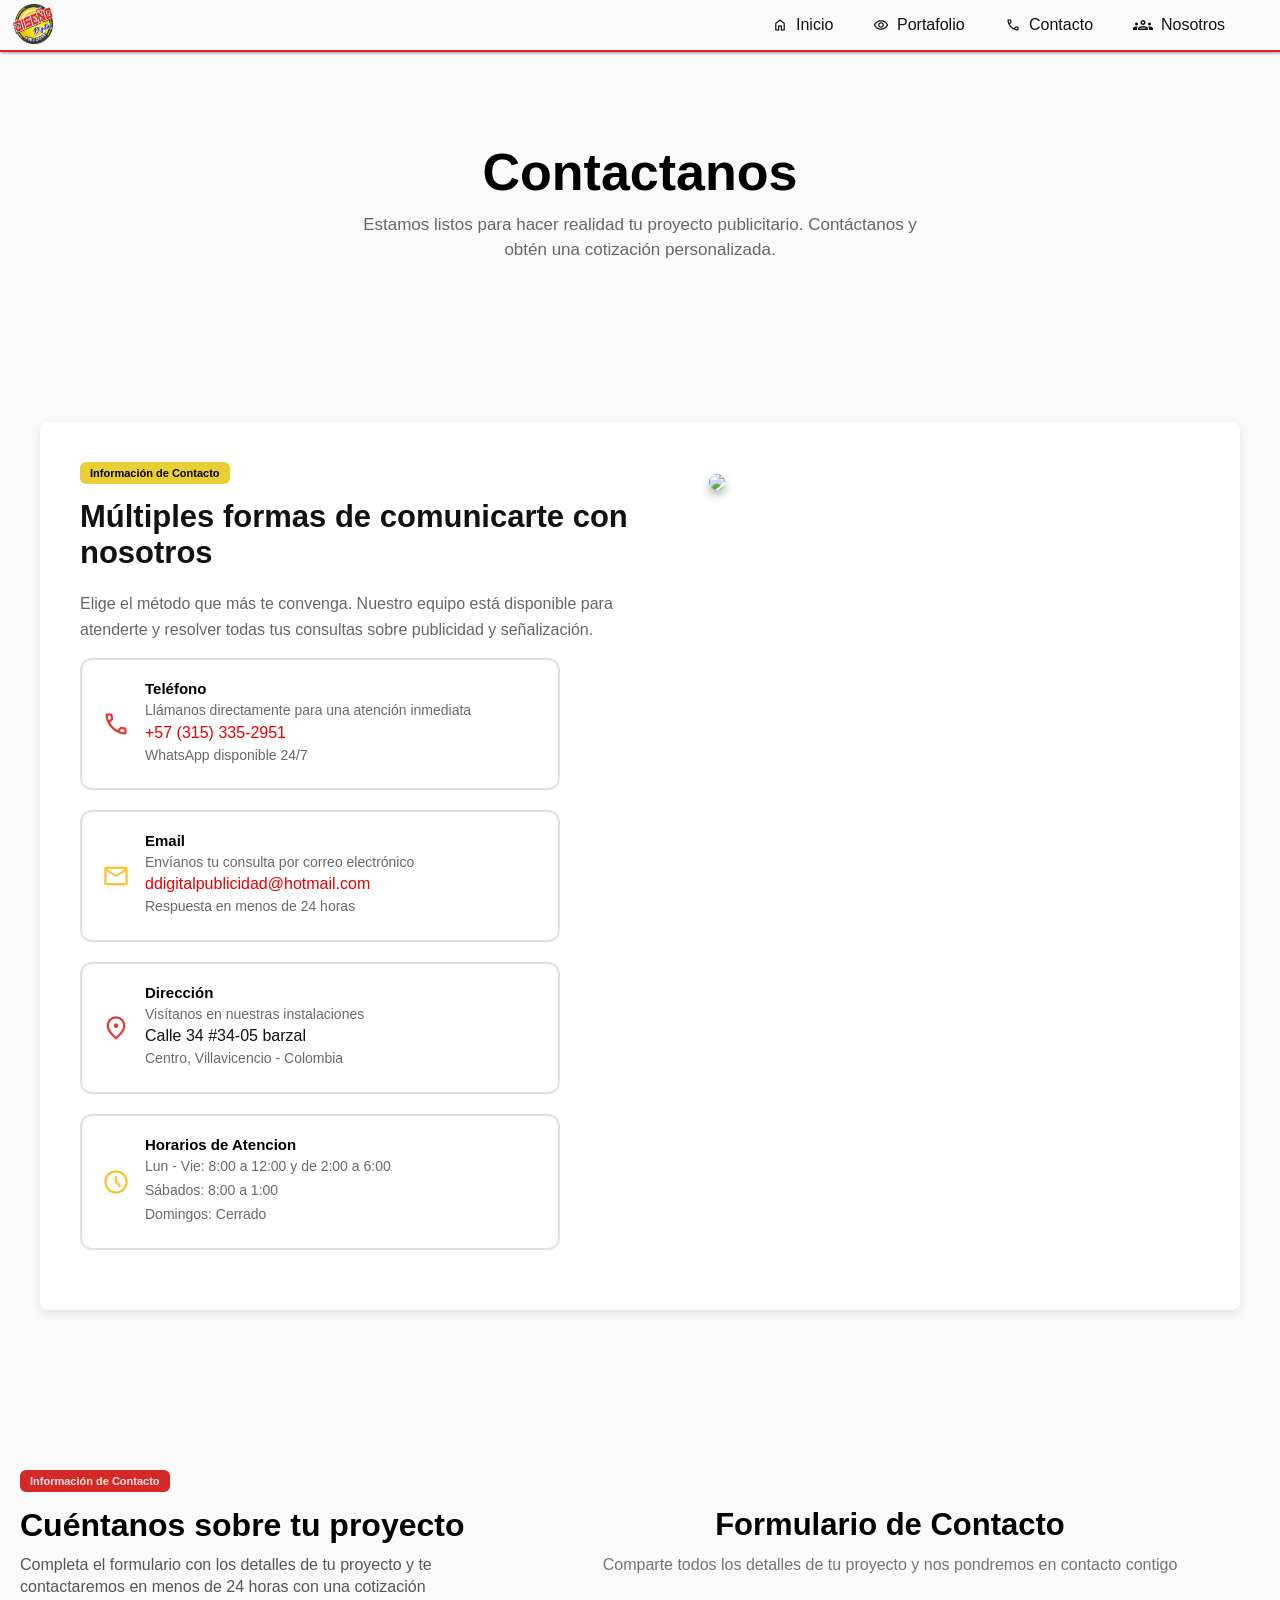
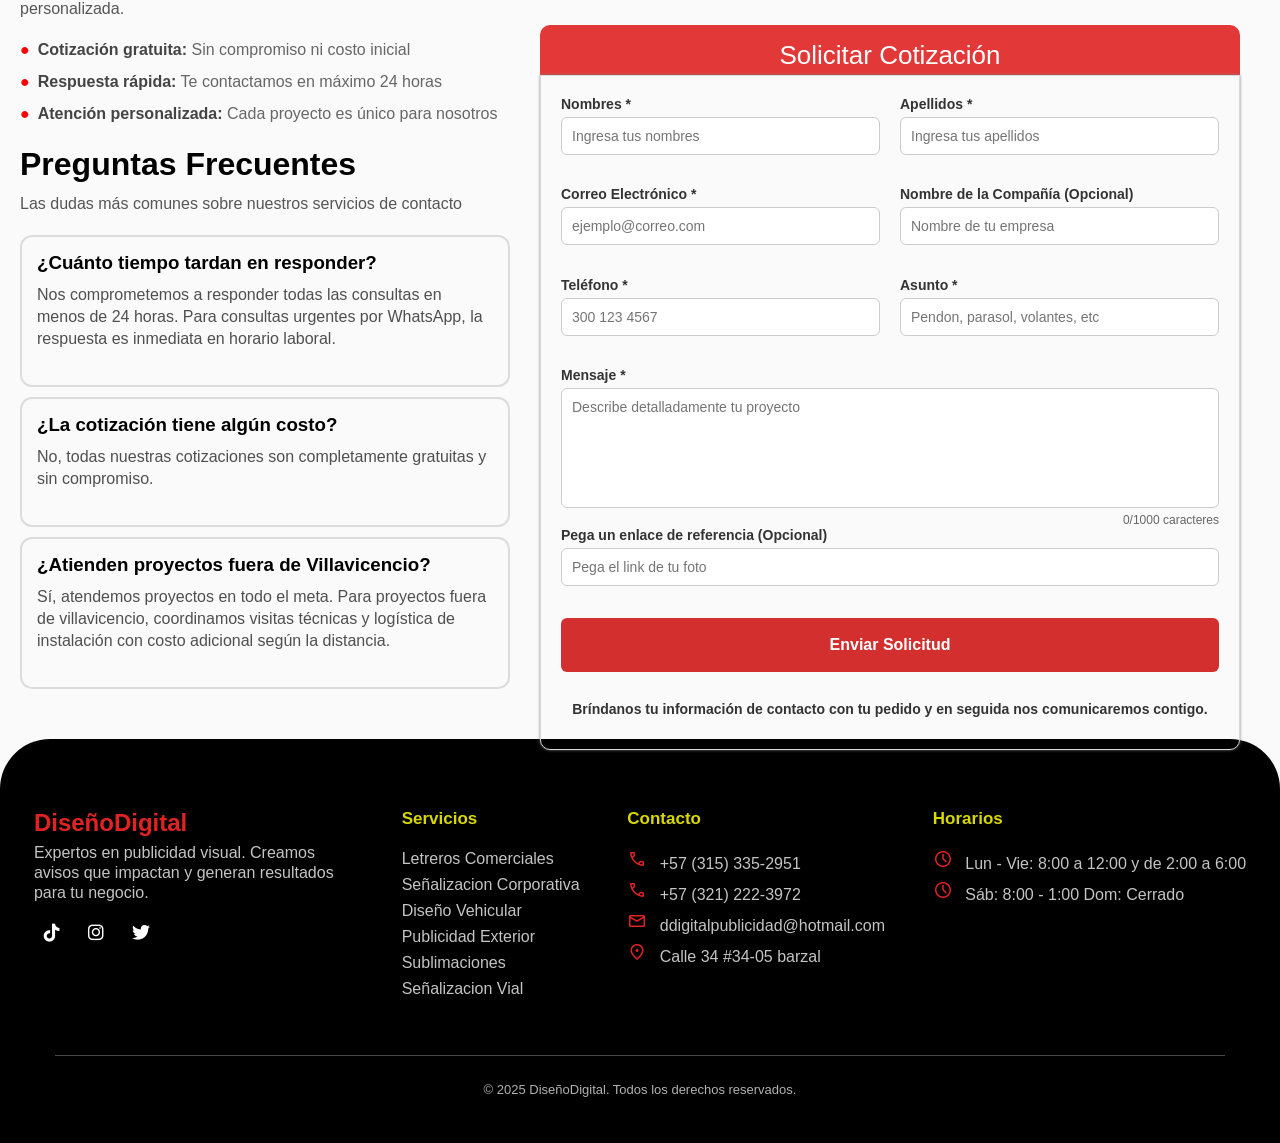
==== Contacto.html @ 22e6c3ff "first commit" ====
<!DOCTYPE html>
<html lang="es">
<head>
    <meta charset="UTF-8">
    <meta name="viewport" content="width=device-width, initial-scale=1.0">
    <meta name="description" content="Agencia de Diseño digital empresa especializada en crear publicidad para tu empresa. Creamos experiencias únicas para tu marca. Aqui veras nuestra seccion para poder conocer un poco mas sobre como nos puedes contactar y que comenzemos con tu proyecto.">
    <meta name="keywords" content="publicidad, marketing, marca, exposicion, llamativos, letreros, avisos, pendones, Señalizacion, diseño">
    <meta name="robots" content="index, follow">
    <meta name="author" content="Diseño Digital">
    <meta name="publisher" content="Diseño Digital">
    <!-- <link rel="canonical" href="https://tudominio.com/"> --> <!-- !IMPORTANTE -->
    <title>Diseño Digital | Contacto</title>
    <link rel="stylesheet" href="/Styles/Contacto.css">
    <link href="https://fonts.googleapis.com/css2?family=Material+Symbols+Outlined" rel="stylesheet">
    <link rel="stylesheet" href="https://cdnjs.cloudflare.com/ajax/libs/font-awesome/6.4.0/css/all.min.css">
    <link rel="shortcut icon" href="/Imagenes/Logo.webp" type="image/x-icon">
</head>
<body>
    <!-- ?Comienza el header -->
<header class="head">
    <div class="logo">
        <a href="index.html">
            <img src="Imagenes/Logo-removebg-preview.webp">
        </a>
    </div>
    <nav class="navbar">
        <ul class="nav-links">
            <li><a href="index.html"><span class="material-symbols-outlined">home</span> Inicio</a></li>
            <li><a href="Portafolio.html"><span class="material-symbols-outlined">visibility</span> Portafolio</a></li>
            <li><a href="Contacto.html"><span class="material-symbols-outlined">call</span> Contacto</a></li>
            <li><a href="Nosotros.html"><span class="material-symbols-outlined">groups</span> Nosotros</a></li>
        </ul>
    </nav>
</header>
<!-- ?Termina el header -->
<!-- ?Comienza hero-contacto -->
<section>
    <div class="hero-contacto">
        <h2>Contactanos</h2>
        <p>Estamos listos para hacer realidad tu proyecto publicitario. Contáctanos y obtén una cotización personalizada.</p>
    </div>
</section>
<!-- ?Termina hero-contacto -->
<!-- ?Comienza informacion -->
<section>
    <div class="container-informacion">
        <div class="div-container-informacion">
            <span class="tag-informacion">Información de Contacto</span>
            <h2>Múltiples formas de comunicarte con nosotros</h2>
            <p>Elige el método que más te convenga. Nuestro equipo está disponible para atenderte y resolver todas tus consultas sobre publicidad y señalización.</p>
            <div class="informacion-contenedor">
                <div class="card rojo">
                    <div class="material-symbols-outlined">call</div>
                    <div class="content rojo">
                        <h3>Teléfono</h3>
                        <p>Llámanos directamente para una atención inmediata</p>
                        <span class="highlight">+57 (315) 335-2951</span>
                        <p class="subtext">WhatsApp disponible 24/7</p>
                    </div>
                </div>
                <div class="card amarillo">
                    <div class="material-symbols-outlined">mail</div>
                    <div class="content amarillo">
                        <h3>Email</h3>
                        <p>Envíanos tu consulta por correo electrónico</p>
                        <span class="highlight">ddigitalpublicidad@hotmail.com</span>
                        <p class="subtext">Respuesta en menos de 24 horas</p>
                    </div>
                </div>
                <div class="card rojo">
                    <div class="material-symbols-outlined">location_on</div>
                    <div class="content rojo">
                        <h3>Dirección</h3>
                        <p>Visítanos en nuestras instalaciones</p>
                        <span class="highlight-calle">Calle 34 #34-05 barzal</span>
                        <p class="subtext">Centro, Villavicencio - Colombia</p>
                    </div>
                </div>
                <div class="card amarillo">
                    <div class="material-symbols-outlined">schedule</div>
                    <div class="content amarillo">
                        <h3>Horarios de Atencion</h3>
                        <p>Lun - Vie: 8:00 a 12:00 y de 2:00 a 6:00</p>
                        <p class="highlight">Sábados: 8:00 a 1:00</p>
                        <p class="subtext">Domingos: Cerrado</p>
                    </div>
                </div>
            </div>
        </div>
        <div class="image-section">
            <img class="img-historia" id="galeria-imagenes1" src="https://picsum.photos/600/400?random=1">
        </div>
        <div class="container-metricbox">
            <div class="metric-box">
                <span>¡Visitanos!</span>
                <p>Estamos ubicados en el centro de la ciudad</p>
                <button onclick="window.open('https:www.google.com/maps/embed?pb=!1m18!1m12!1m3!1d497.4220254257493!2d-73.63725771508177!3d4.146198700016423!2m3!1f0!2f0!3f0!3m2!1i1024!2i768!4f13.1!3m3!1m2!1s0x8e3e2de408b732e1%3A0xb4b794374e6c9502!2sDise%C3%B1o%20Digital!5e0!3m2!1ses-419!2sco!4v1756528464086!5m2!1ses-419!2sco', '_blank')">Ver en maps</button>
            </div>
        </div>
    </div>
</section>
<!-- ?Termina informacion -->
<!-- ?Comienza cuentanos -->
<section class="section-cuentanos">
    <div class="container-cuentanos">
        <span class="tag-cuentanos">Información de Contacto</span>
        <h2>Cuéntanos sobre tu proyecto</h2>
        <p>Completa el formulario con los detalles de tu proyecto y te contactaremos en menos de 24 horas con una cotización personalizada.</p>
        <ul>
            <li><strong>Cotización gratuita:</strong> Sin compromiso ni costo inicial</li>
            <li><strong>Respuesta rápida:</strong> Te contactamos en máximo 24 horas</li>
            <li><strong>Atención personalizada:</strong> Cada proyecto es único para nosotros</li>
        </ul>
        <div class="container-preguntas">
            <h3>Preguntas Frecuentes</h3>
            <p>Las dudas más comunes sobre nuestros servicios de contacto</p>
        </div>
        <div>
            <div class="container-pregun">
                <div class="contenido-pregun">
                    <h3>¿Cuánto tiempo tardan en responder?</h3>
                    <p>Nos comprometemos a responder todas las consultas en menos de 24 horas. Para consultas urgentes por WhatsApp, la respuesta es inmediata en horario laboral.</p>
                </div>
            </div>
            <div class="container-pregun">
                <div class="contenido-pregun">
                    <h3>¿La cotización tiene algún costo?</h3>
                    <p>No, todas nuestras cotizaciones son completamente gratuitas y sin compromiso. </p>
                </div>
            </div>
            <div class="container-pregun">
                <div class="contenido-pregun">
                    <h3>¿Atienden proyectos fuera de Villavicencio?</h3>
                    <p>Sí, atendemos proyectos en todo el meta. Para proyectos fuera de villavicencio, coordinamos visitas técnicas y logística de instalación con costo adicional según la distancia.</p>
                </div>
            </div>
        </div>
    </div>
    <div class="div-container">
        <div class="div-form">
            <h2>Formulario de Contacto</h2>
            <p>Comparte todos los detalles de tu proyecto y nos pondremos en contacto contigo</p>
        </div>
        <div class="div-form-header">
            <h4>Solicitar Cotización</h4>
        </div>
        <form id="contact-form" enctype="multipart/form-data" method="post">
        <div class="form-group">
            <label for="nombres">Nombres *</label>
            <input type="text" id="nombre" name="nombre" placeholder="Ingresa tus nombres" required>
        </div>
        <div class="form-group">
            <label for="apellidos">Apellidos *</label>
            <input type="text" id="apellidos" name="apellidos" placeholder="Ingresa tus apellidos" required>
        </div>
        <div class="form-group">
            <label for="correo">Correo Electrónico *</label>
            <input type="email" id="correo" name="correo" placeholder="ejemplo@correo.com" required>
        </div>
        <div class="form-group">
            <label for="empresa">Nombre de la Compañía (Opcional)</label>
            <input type="text" id="compañia" name="compañia" placeholder="Nombre de tu empresa">
        </div>
        <div class="form-group">
            <label for="telefono">Teléfono *</label>
            <input type="tel" id="telefono" name="telefono" placeholder="300 123 4567" required>
        </div>
        <div class="form-group">
            <label for="asunto">Asunto *</label>
            <input type="text" id="asunto" name="asunto" placeholder="Pendon, parasol, volantes, etc" required>
        </div>
        <div class="form-group full-width">
        <label for="mensaje">Mensaje *</label>
        <textarea id="mensaje-textarea" name="mensaje" maxlength="1000" placeholder="Describe detalladamente tu proyecto" required></textarea>
        <div class="char-counter" id="char-counter">0/1000 caracteres</div>
        <div class="form-group">
            <label for="enlace">Pega un enlace de referencia (Opcional)</label>
            <input type="text" id="enlace" name="enlace" placeholder="Pega el link de tu foto">
        </div>
        </div>
            <button class="btn-form" type="submit">Enviar Solicitud</button>
        <p class="final-message">
        Bríndanos tu información de contacto con tu pedido y en seguida nos comunicaremos contigo.</p>
        </form>
        <script src="/js/Funcionamiento.js"></script>
    </div>
</section>
<!-- ?Termina cuentanos -->
<!-- ?Comienza el footer -->
<footer class="footer">
    <div class="footer-container">
        <div class="footer-section">
            <h2 class="h2-logo">DiseñoDigital</h2>
            <p class="footer-p">Expertos en publicidad visual. Creamos avisos que impactan y generan resultados para tu negocio.</p>
            <div class="social-icons">
                <div><a href="#"><i class="fa-brands fa-tiktok"></i></a></div>
                <div><a href="#"><i class="fab fa-instagram"></i></a></div>
                <div><a href="#"><i class="fab fa-twitter"></i></a></div>
            </div>
        </div>
        <div class="footer-section">
            <h3>Servicios</h3>
            <ul>
            <li>Letreros Comerciales</li>
            <li>Señalizacion Corporativa</li>
            <li>Diseño Vehicular</li>
            <li>Publicidad Exterior</li>
            <li>Sublimaciones</li>
            <li>Señalizacion Vial</li>
            </ul>
        </div>
        <div class="footer-section">
            <h3>Contacto</h3>
            <p><i class="material-symbols-outlined">call</i> +57 (315) 335-2951</p>
            <p><i class="material-symbols-outlined">call</i> +57 (321) 222-3972</p>
            <p><i class="material-symbols-outlined">mail</i> ddigitalpublicidad@hotmail.com</p>
            <p><i class="material-symbols-outlined">location_on</i> Calle 34 #34-05 barzal</p>
        </div>
        <div class="footer-section">
            <h3>Horarios</h3>
            <p><i class="material-symbols-outlined">schedule</i> Lun - Vie: 8:00 a 12:00 y de 2:00 a 6:00</p>
            <p><i class="material-symbols-outlined">schedule</i> Sáb: 8:00 - 1:00 Dom: Cerrado</p>
        </div>
        <div class="copyright">
        <p class="copyright-p">© 2025 DiseñoDigital. Todos los derechos reservados.</p>
        </div>
    </div>
</footer>
<!-- ?Termina el footer -->
</body>
</html>
---- Styles/Contacto.css ----
html {
    scroll-behavior: smooth;
}

* {
    margin: 0;
    padding: 0;
    box-sizing: border-box;
    font-family: sans-serif;
    font-optical-sizing: auto;
}

body {
    background-color: #fafafa;
}

header {
    box-shadow: 1px 1px 3px rgb(152, 150, 150);
    border-bottom: 2px solid #e22222;
}

.head img {
    position: absolute;
    margin: 4px 11px 0 13px;
    height: 40px;
    width: 40px;
}

.nav-links .material-symbols-outlined {
    font-size: 16px;
}

.nav-links li:last-child .material-symbols-outlined {
    font-size: 20px;
}

.navbar {
    max-width: 1200px;
    margin: auto;
    padding: 15px;
    display: flex;
    justify-content: space-between;
    justify-content: flex-end;
    align-items: center;
}

.nav-links {
    list-style: none;
    display: flex;
    gap: 40px;
}

.nav-links a {
    text-decoration: none;
    font-weight: 100;
    color: #111;
    font-size: 16px;
    display: flex;
    align-items: center;
    gap: 8px;
    transition: color 0.2s ease;
    transition: transform 0.2s ease;
    touch-action: manipulation;
    will-change: transform;
}

.nav-links a:hover {
    color: #e22222;
    transform: scale(1.20);
}

.hero-contacto {
    text-align: center;
    margin: auto;
    margin-top: 80px;
    margin-bottom: 160px;
    width: 580px;
}

.hero-contacto h2 {
    font-size: 52px;
    font-weight: 700;
    padding: 10px;
}

.hero-contacto p {
    color: #666;
    font-size: 17px;
    line-height: 25px;
}

.container-informacion {
    display: flex;
    flex-wrap: wrap;
    background-color: white;
    max-width: 1200px;
    margin: 40px auto;
    margin-bottom: 140px;
    box-shadow: 0 4px 10px rgba(117, 117, 117, 0.171);
    border-radius: 8px;
    overflow: hidden;
}

.div-container-informacion {
    flex: 1 1 400px;
    padding: 40px;
    background-color: #ffffff;
}

.div-container-informacion h2 {
    font-size: 31px;
    font-weight: 700;
    color: #111;
    margin-bottom: 20px;
}

.div-container-informacion p {
    font-size: 16px;
    line-height: 1.6;
    margin-bottom: 16px;
    color: #666;
}

.img-historia {
    border-radius: 10px;
    margin-top: 52px;
    margin-right: 25px;
    box-shadow: 0 5px 10px rgba(0, 0, 0, 0.313);
}

@media (max-width: 768px) {
    .container-historia {
        flex-direction: column;
    }
}

.tag-informacion {
    background: rgba(228, 194, 5, 0.804);
    padding: 5px 10px;
    font-size: 11px;
    border-radius: 6px;
    font-weight: bold;
    display: inline-block;
    margin-bottom: 15px;
}

.card {
    display: flex;
    align-items: center;
    gap: 15px;
    border-radius: 12px;
    border: 2px solid rgba(128, 128, 128, 0.244);
    padding: 20px;
    width: 480px;
    margin-bottom: 20px;
    transition: border-color 0.4s;
    transition: transform 0.3s ease;
}

.card:hover {
    transform: scale(1.06);
}

.rojo:hover {
    border-color: rgba(186, 31, 31, 0.477);
}

.amarillo:hover {
    border-color: rgba(255, 255, 0, 0.477);
}

.card.amarillo .material-symbols-outlined {
    color: #fbc02d;
    font-size: 28px;
}

.card.rojo .material-symbols-outlined {
    color: #e53935;
    font-size: 28px;
}

.icon {
    width: 50px;
    height: 50px;
    border-radius: 50%;
    display: flex;
    justify-content: center;
    align-items: center;
    font-size: 22px;
    color: white;
}

.content h3 {
    margin: 0;
    font-size: 15px;
    font-weight: 600;
}

.content p {
    margin: 2px 0;
    font-size: 14px;
    color: #444444cd;
}

.highlight {
    color: #e60000;
    font-size: 16px;
}

.highlight-calle {
    color: #111;
    font-size: 16px;
}

.subtext {
    font-size: 12px;
    color: gray;
}

.metric-box {
    background: white;
    border-radius: 12px;
    padding: 20px;
    text-align: center;
    box-shadow: 0 4px 12px rgba(0,0,0,0.1);
    width: 360px;
    max-height: 130px;
    border: 2px solid rgba(217, 217, 10, 0.683);
}

.metric-box span {
    font-size: 16px;
    color: #111;
    font-weight: 600;
    margin: 100px;
}

.metric-box p {
    margin: 0;
    font-size: 16px;
    font-weight: 100;
    color: #868686;
}

.metric-box button {
    background-color: #e22222;
    color: white;
    padding: 10px 10px;
    border: none;
    margin-top: 10px;
    cursor: pointer;
    border-radius: 8px;
    text-decoration: none;
    font-size: 13px;
    transition: transform 0.2s ease;
    touch-action: manipulation;
    will-change: transform;
}

.metric-box button:hover {
    transform: scale(1.08);
}

.container-metricbox {
    margin-left: auto;
    margin-right: 140px;
    margin-top: -300px;
    max-width: 350px;
    background: #fff;
    text-align: center;
}

.section-cuentanos {
    display: flex;
    justify-content: center;
    align-items: flex-start;
    gap: 10px;
}

.container-cuentanos {
    max-width: 540px;
    padding: 20px;
}

.container-cuentanos h2 {
    font-size: 32px;
    font-weight: bold;
    margin-bottom: 10px;
}

.container-cuentanos p {
    font-size: 16px;
    color: #444444e6;
    margin-bottom: 20px;
    line-height: 22px;
}

.container-cuentanos ul {
    list-style: none;
    padding: 0;
    margin: 0;
    text-align: left;
    display: inline-block;
}

.container-cuentanos ul li {
    margin-bottom: 12px;
    font-size: 16px;
    color: #666;
}

.container-cuentanos ul li::before {
    content: "●";
    color: red;
    font-weight: bold;
    margin-right: 8px;
}

.container-cuentanos strong {
    color: #444;
}

.tag-cuentanos {
    background: #d42926;
    color: #ffffffe0;
    padding: 5px 10px;
    font-size: 11px;
    border-radius: 6px;
    font-weight: bold;
    display: inline-block;
    margin-bottom: 15px;
}

.div-container {
    width: 100%;
    height: 800px;
    margin: 0;
    margin-top: -45px;
    margin-right: 40px;
    margin-bottom: 60px;
    text-align: center;
}

.div-form {
    text-align: center;
    margin: 40px;
    margin-top: 100px;
    line-height: 40px;
}

.div-form h2 {
    font-size: 31px;
}

.div-form p {
    color: #747474;
}

.div-form-header {
    width: 700px;
    height: 50px;
    background: #e33838;
    color: #fff;
    text-align: center;
    margin: auto;
    padding-top: 15px;
    font-size: 20px;
    border-top-right-radius: 10px;
    border-top-left-radius: 10px;
}

.div-form-header h4 {
    font-weight: 100;
    font-size: 26px;
}

form {
    padding: 20px;
    display: grid;
    grid-template-columns: 1fr 1fr;
    gap: 20px;
    width: 700px;
    height: 675px;
    margin: 0;
    border: 1px solid rgb(216, 216, 216);
    border-bottom-left-radius: 10px;
    border-bottom-right-radius: 10px;
    box-shadow: 0px 0px 3px gray;
}

.form-group {
    display: flex;
    flex-direction: column;
}

.form-group label {
    font-weight: bold;
    margin-bottom: 5px;
    color: #333;
    font-size: 14px;
    text-align: left;
}

.form-group input,
.form-group textarea {
    padding: 10px;
    border: 1px solid #ccc;
    border-radius: 6px;
    font-size: 14px;
    outline: none;
    transition: border 0.3s;
}

.form-group input:focus,
.form-group textarea:focus {
    border-color: #d32f2f;
}

.full-width {
    grid-column: span 2;
}

textarea {
    resize: none;
    height: 120px;
}

.char-counter {
    text-align: right;
    font-size: 12px;
    color: #666;
    margin-top: 5px;
}

button {
    background: #d32f2f;
    color: white;
    border: none;
    padding: 12px;
    border-radius: 6px;
    cursor: pointer;
    font-size: 16px;
    font-weight: bold;
    grid-column: span 2;
    transition: transform 0.2s ease;
    touch-action: manipulation;
    will-change: transform;
}

.btn-form:hover {
    background: #c52929;
    transform: scale(1.03);
}

.btn-form:active {
    transform: translateY(0);
}


.final-message {
    grid-column: span 2;
    text-align: center;
    margin-top: 10px;
    font-size: 14px;
    color: #333;
    font-weight: bold;
}

.form-group input:hover,
.form-group textarea:hover {
    border-color: #ffcc00;
    box-shadow: 0 0 6px #ffcc00;
}

.container-preguntas h3 {
    font-size: 32px;
    font-weight: bold;
    margin-top: 10px;
    margin-bottom: 10px;
}

.container-pregun {
    border: 2px solid rgba(128, 128, 128, 0.244);
    border-radius: 12px;
    margin-top: 10px;
}

.contenido-pregun {
    padding: 15px;
}

.contenido-pregun p {
    padding-top: 10px;
    color: #4f4f4f;
}

.footer {
    background-color: #000;
    color: #fff;
    margin-top: 30px;
    padding: 40px 20px;
    font-family: Arial, sans-serif;
    border-top-left-radius: 50px;
    border-top-right-radius: 50px;
}

.footer-container {
    display: flex;
    flex-wrap: wrap;
    justify-content: space-around;
    gap: 20px;
}

.footer-section {
    max-width: 320px;
}

.footer-section .footer-p {
    line-height: 20px;
}

.h2-logo {
    color: #e22222;
    margin-top: 30px;
}

.footer-section h3 {
    color: rgb(216, 216, 0);
    margin-top: 30px;
    margin-bottom: 20px;
    font-size: 17px;
}

.footer-section ul {
    list-style: none;
    padding: 0;
}

.footer-section p, li {
    color: #c4c4c4;
    line-height: 20px;
}

.footer-section .material-symbols-outlined {
    font-size: 20px;
    color: #e22222;
}

.footer-section ul li {
    margin-bottom: 6px;
}

.social-icons {
    margin-top: 20px;
    display: flex;
    flex-direction: row;
}

.social-icons a {
    color: white;
    margin: 10px;
    font-size: 18px;
}

.quote-btn {
    background-color: red;
    color: white;
    padding: 10px 20px;
    border: none;
    margin-top: 10px;
    cursor: pointer;
}

.quote-btn:hover {
    background-color: darkred;
}

.footer p {
    margin: 6px 0;
}

.footer i {
    margin-right: 8px;
}

.copyright {
    border-top: 0.01px solid rgb(70, 70, 70);
    width: 1170px;
    margin-top: 30px;
}

.copyright-p {
    padding-top: 20px;
    color: #b1b1b1;
    text-align: center;
    font-size: 13px;
}
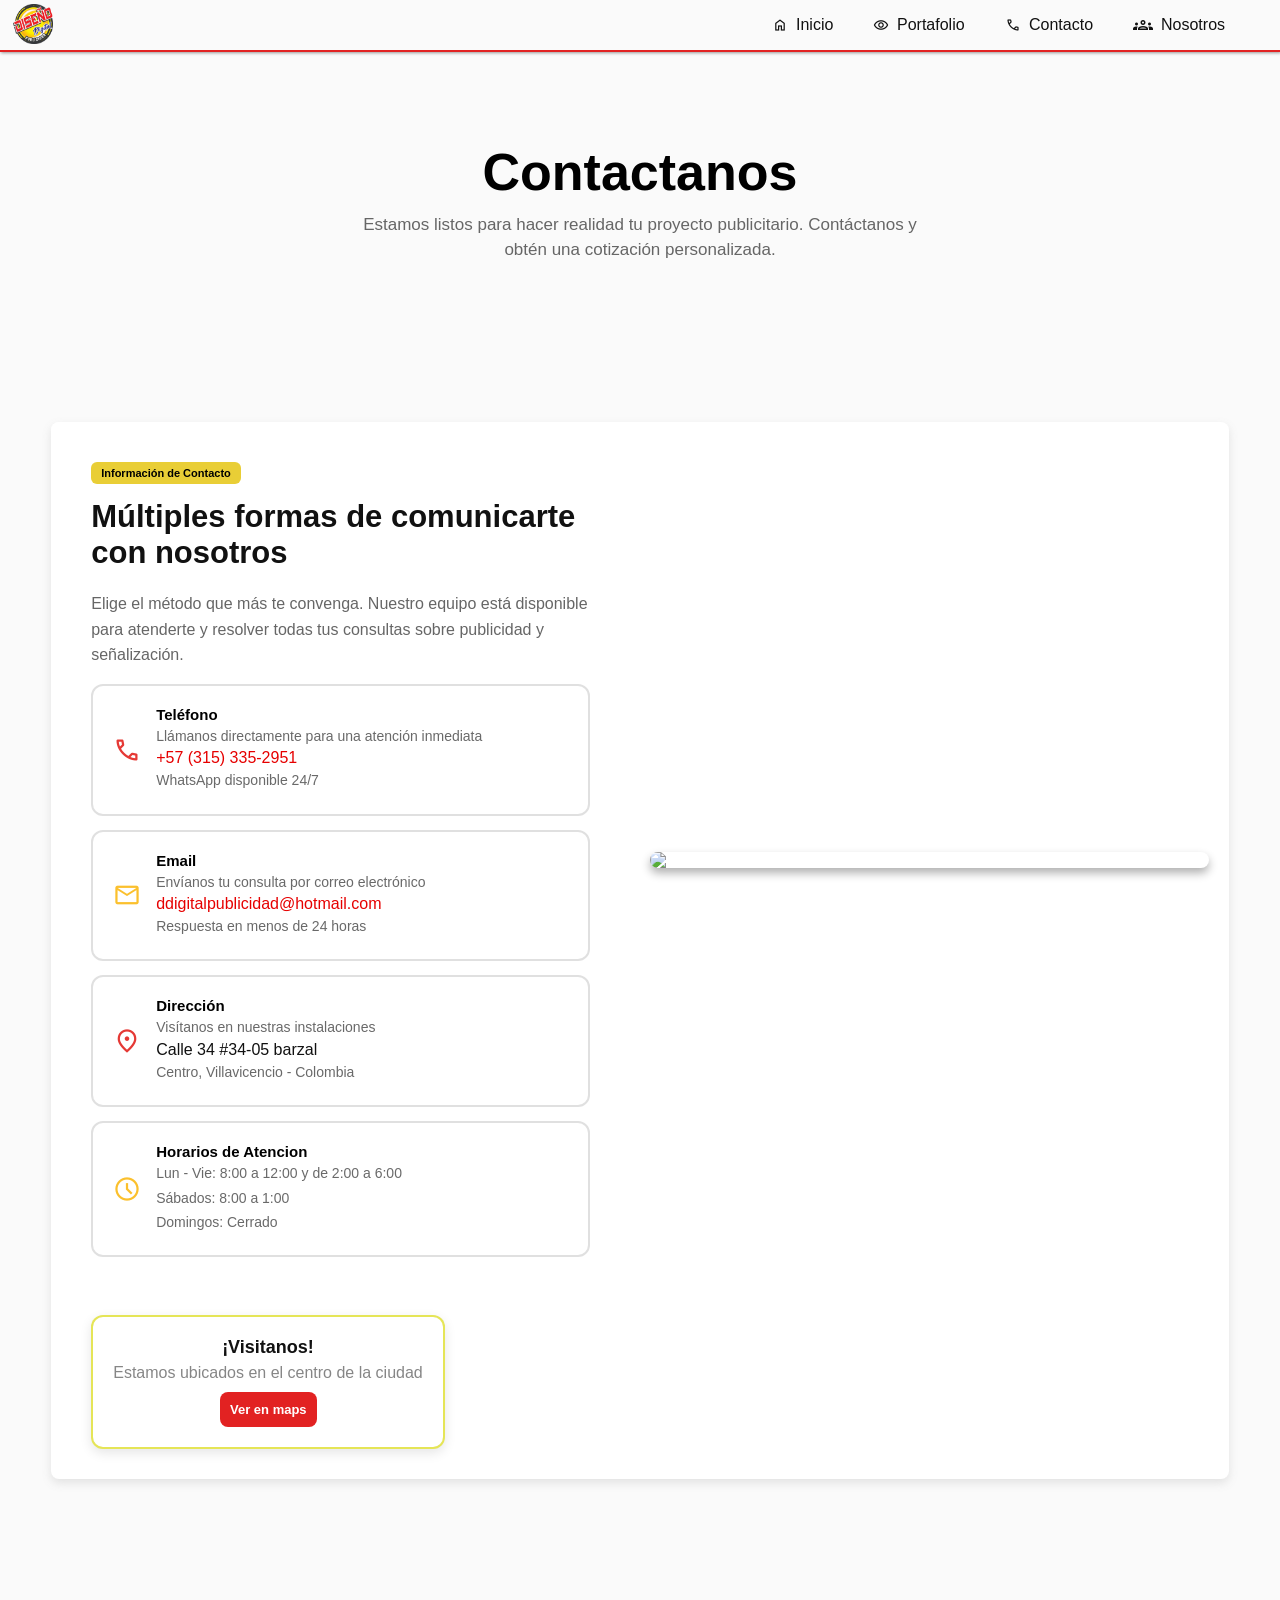
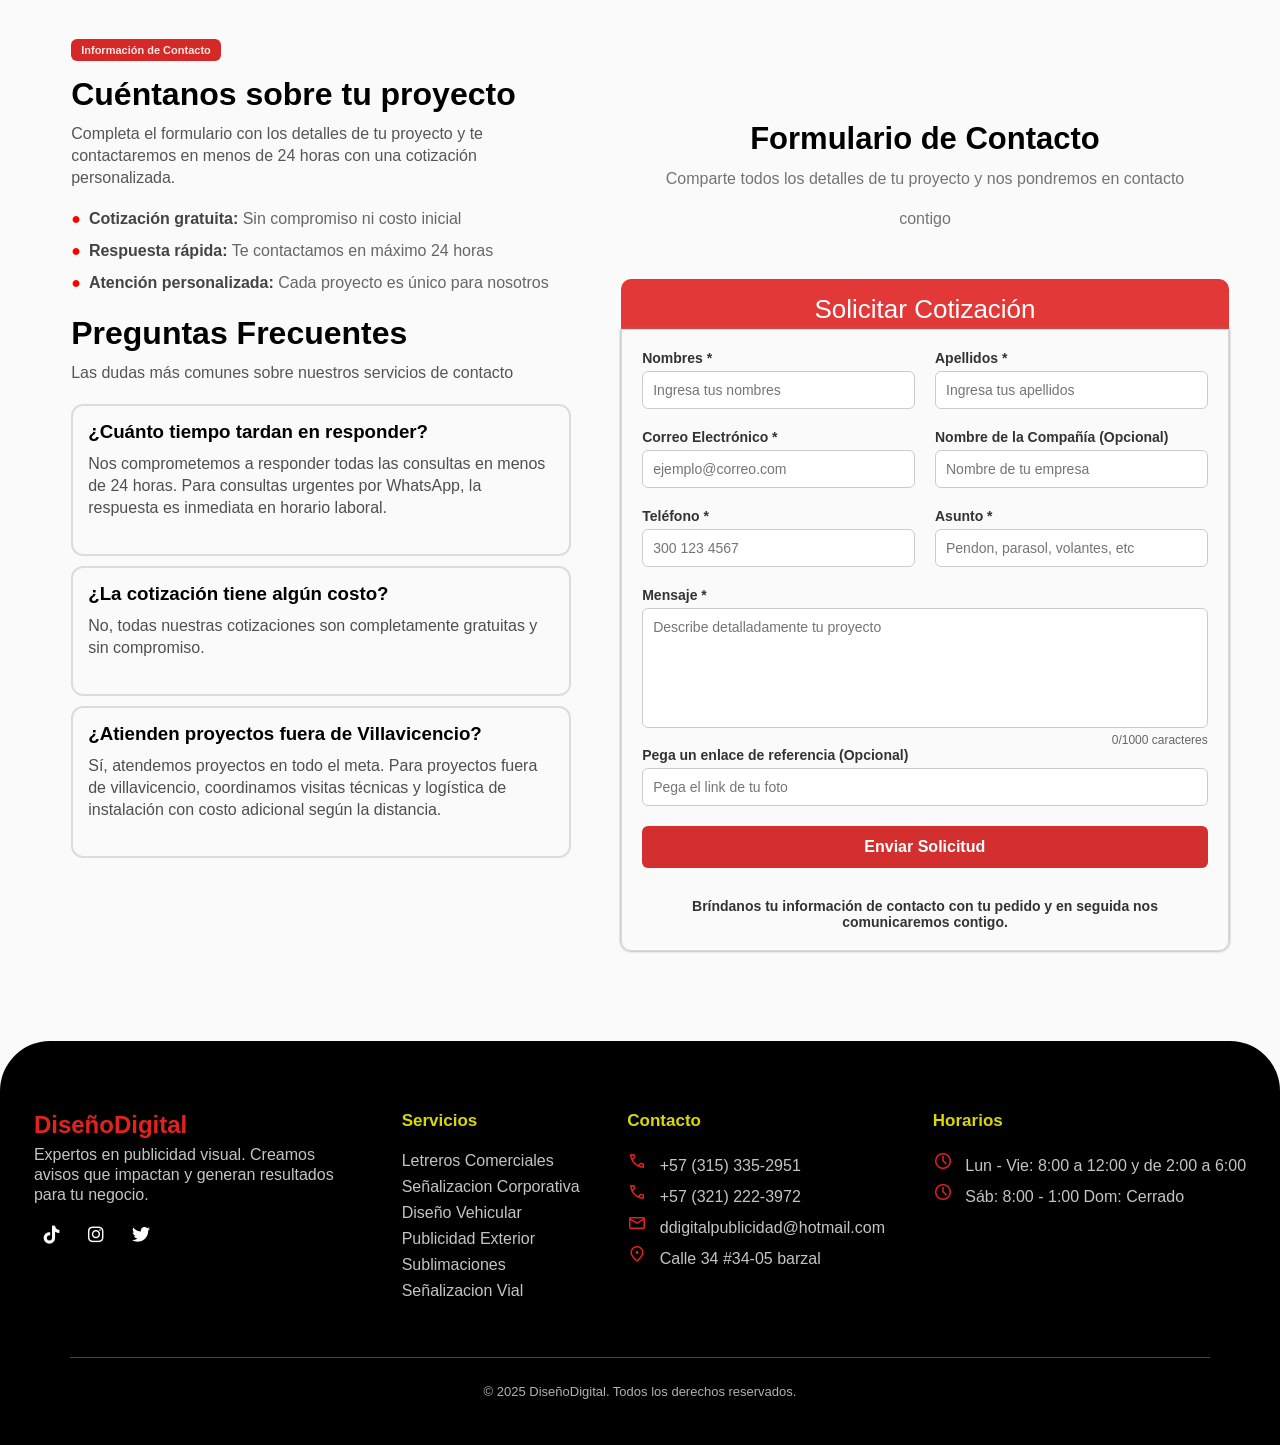
==== commit 5fc17050: "Responsive design" ====
--- a/Contacto.html
+++ b/Contacto.html
@@ -10,7 +10,7 @@
     <meta name="publisher" content="Diseño Digital">
     <!-- <link rel="canonical" href="https://tudominio.com/"> --> <!-- !IMPORTANTE -->
     <title>Diseño Digital | Contacto</title>
-    <link rel="stylesheet" href="/Styles/Contacto.css">
+    <link rel="stylesheet" href="Styles/Contacto.css">
     <link href="https://fonts.googleapis.com/css2?family=Material+Symbols+Outlined" rel="stylesheet">
     <link rel="stylesheet" href="https://cdnjs.cloudflare.com/ajax/libs/font-awesome/6.4.0/css/all.min.css">
     <link rel="shortcut icon" href="/Imagenes/Logo.webp" type="image/x-icon">
--- a/Styles/Contacto.css
+++ b/Styles/Contacto.css
@@ -594,4 +594,218 @@
     color: #b1b1b1;
     text-align: center;
     font-size: 13px;
-}+}
+
+/* ===========================
+   FIXES GLOBALES
+=========================== */
+img { max-width: 100%; height: auto; display: block; }
+
+.hero-contacto { width: min(580px, 92%); }
+
+.container-informacion{
+  width: min(1200px, 92%);
+  margin-inline: auto;
+  position: relative;
+}
+
+/* La imagen del costado (derecha) */
+.image-section{
+  flex: 1 1 420px;
+  display: flex;
+  align-items: center;
+  justify-content: center;
+  padding: 20px;
+}
+
+.img-historia{
+  margin: 0;                /* antes margin-top/right */
+  width: 100%;
+  max-width: 560px;
+  border-radius: 12px;
+}
+
+/* Cards de info: quitar ancho fijo y hacerlas fluidas */
+.informacion-contenedor{
+  display: flex;
+  flex-direction: column;
+  gap: 14px;
+}
+
+.card{
+  width: 100%;              /* antes 480px */
+  max-width: 560px;         /* limite prolijo en desktop */
+  border-radius: 12px;
+  margin-bottom: 0;
+}
+
+/* Caja "Visitanos": NO superponer con margin-top negativo */
+.container-metricbox{
+  position: static;
+  margin: 18px 0 0;         /* antes margin-left auto + margin-top -300 */
+  max-width: 560px;
+  padding: 0 40px 30px;     /* acompaña al padding del texto */
+  background: transparent;
+  text-align: left;
+}
+
+.metric-box{
+  width: 100%;              /* antes 360px */
+  max-width: 560px;
+  height: auto;
+  max-height: none;
+}
+
+.metric-box span{
+  margin: 0;                /* antes margin:100px (rompe) */
+  display: block;
+  font-size: 18px;
+  margin-bottom: 6px;
+}
+
+/* ===========================
+   SECCIÓN "CUÉNTANOS"
+=========================== */
+.section-cuentanos{
+  width: min(1200px, 92%);
+  margin-inline: auto;
+  gap: 30px;
+  align-items: flex-start;
+}
+
+/* Columna izquierda */
+.container-cuentanos{
+  max-width: 540px;
+  width: 100%;
+}
+
+/* Columna derecha (formulario) */
+.div-container{
+  width: 100%;
+  height: auto;             /* antes 800px */
+  margin: 0;
+  margin-bottom: 60px;
+  text-align: center;
+}
+
+/* Form header / form fluidos */
+.div-form-header{
+  width: 100%;              /* antes 700px */
+  max-width: 700px;
+}
+
+form{
+  width: 100%;              /* antes 700px */
+  max-width: 700px;
+  margin: 0 auto;           /* antes margin:0 */
+  height: auto;             /* antes 675px */
+}
+
+/* Evitar que algo se vaya de ancho */
+.copyright{
+  width: min(1170px, 92%);
+  margin-inline: auto;
+}
+
+/* ===========================
+   TABLET (<= 992px)
+=========================== */
+@media (max-width: 992px){
+  .navbar{ justify-content: center; }
+  .nav-links{
+    gap: 18px;
+    flex-wrap: wrap;
+    justify-content: center;
+  }
+
+  .hero-contacto h2{ font-size: 40px; }
+
+  /* la info y la imagen se apilan mejor */
+  .container-informacion{
+    flex-direction: column;
+  }
+
+  .div-container-informacion{
+    padding: 28px;
+  }
+
+  .container-metricbox{
+    padding: 0 28px 28px;
+  }
+
+  .card{ max-width: 100%; }
+
+  .section-cuentanos{
+    flex-direction: column;
+  }
+
+  .container-cuentanos{
+    max-width: 100%;
+  }
+}
+
+/* ===========================
+   MOBILE (<= 768px)
+=========================== */
+@media (max-width: 768px){
+  .head img{
+    position: static;
+    margin: 0;
+    height: 38px;
+    width: 38px;
+  }
+
+  .navbar{ padding: 12px; }
+  .nav-links a{ font-size: 14px; }
+
+  .hero-contacto{
+    margin-top: 50px;
+    margin-bottom: 90px;
+  }
+  .hero-contacto h2{ font-size: 34px; }
+
+  .div-container-informacion{
+    padding: 18px;
+  }
+
+  /* cards: que no hagan zoom exagerado en móvil */
+  .card:hover{ transform: none; }
+
+  /* Form: 2 columnas -> 1 */
+  form{
+    grid-template-columns: 1fr;
+    gap: 14px;
+    padding: 16px;
+  }
+
+  .full-width,
+  button,
+  .final-message{
+    grid-column: span 1;
+  }
+
+  .div-form{ margin: 22px 0 0; }
+  .div-form-header h4{ font-size: 20px; }
+
+  .container-preguntas h3{ font-size: 26px; }
+
+  .footer-container{
+    justify-content: flex-start;
+  }
+}
+
+/* ===========================
+   MOBILE CHICO (<= 480px)
+=========================== */
+@media (max-width: 480px){
+  .hero-contacto h2{ font-size: 30px; }
+
+  .div-container-informacion h2{ font-size: 26px; }
+  .div-container-informacion p{ font-size: 15px; }
+
+  .container-cuentanos h2{ font-size: 26px; }
+
+  .metric-box button{
+    width: 100%;
+  }
+}
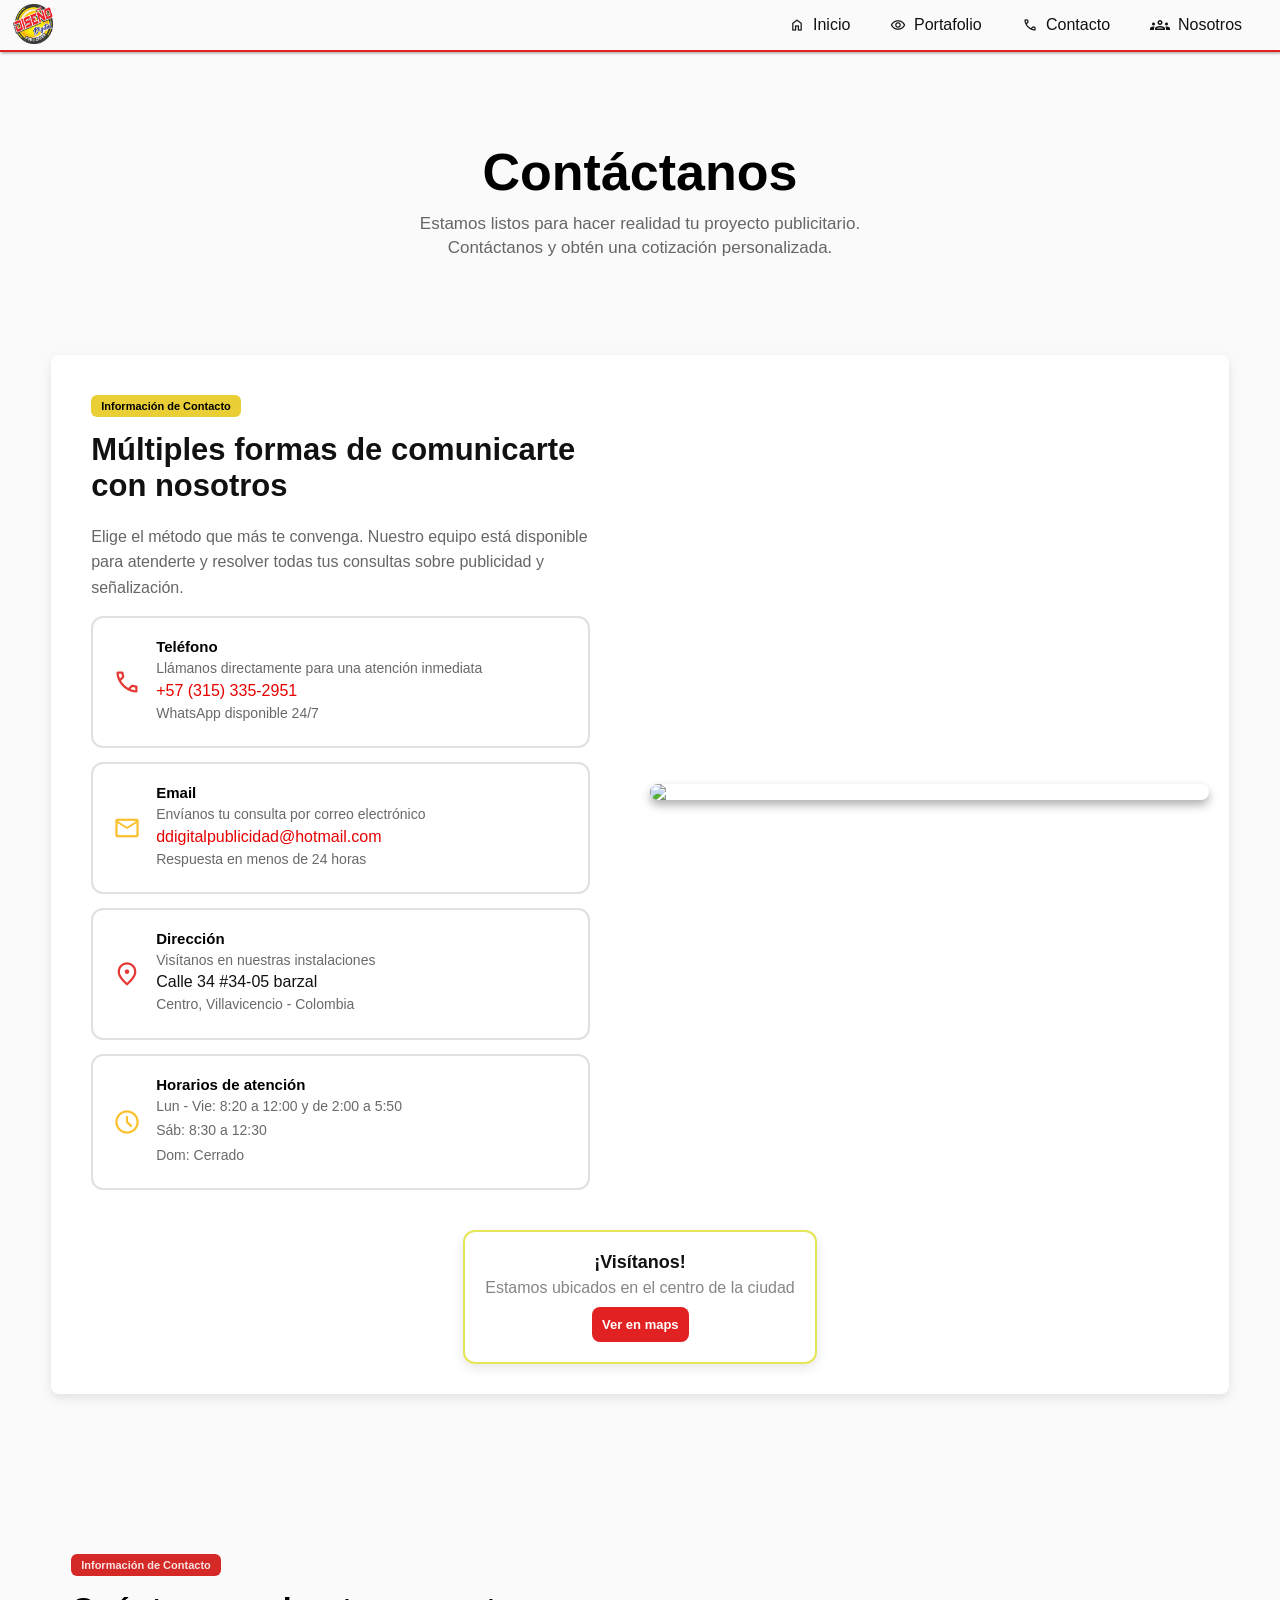
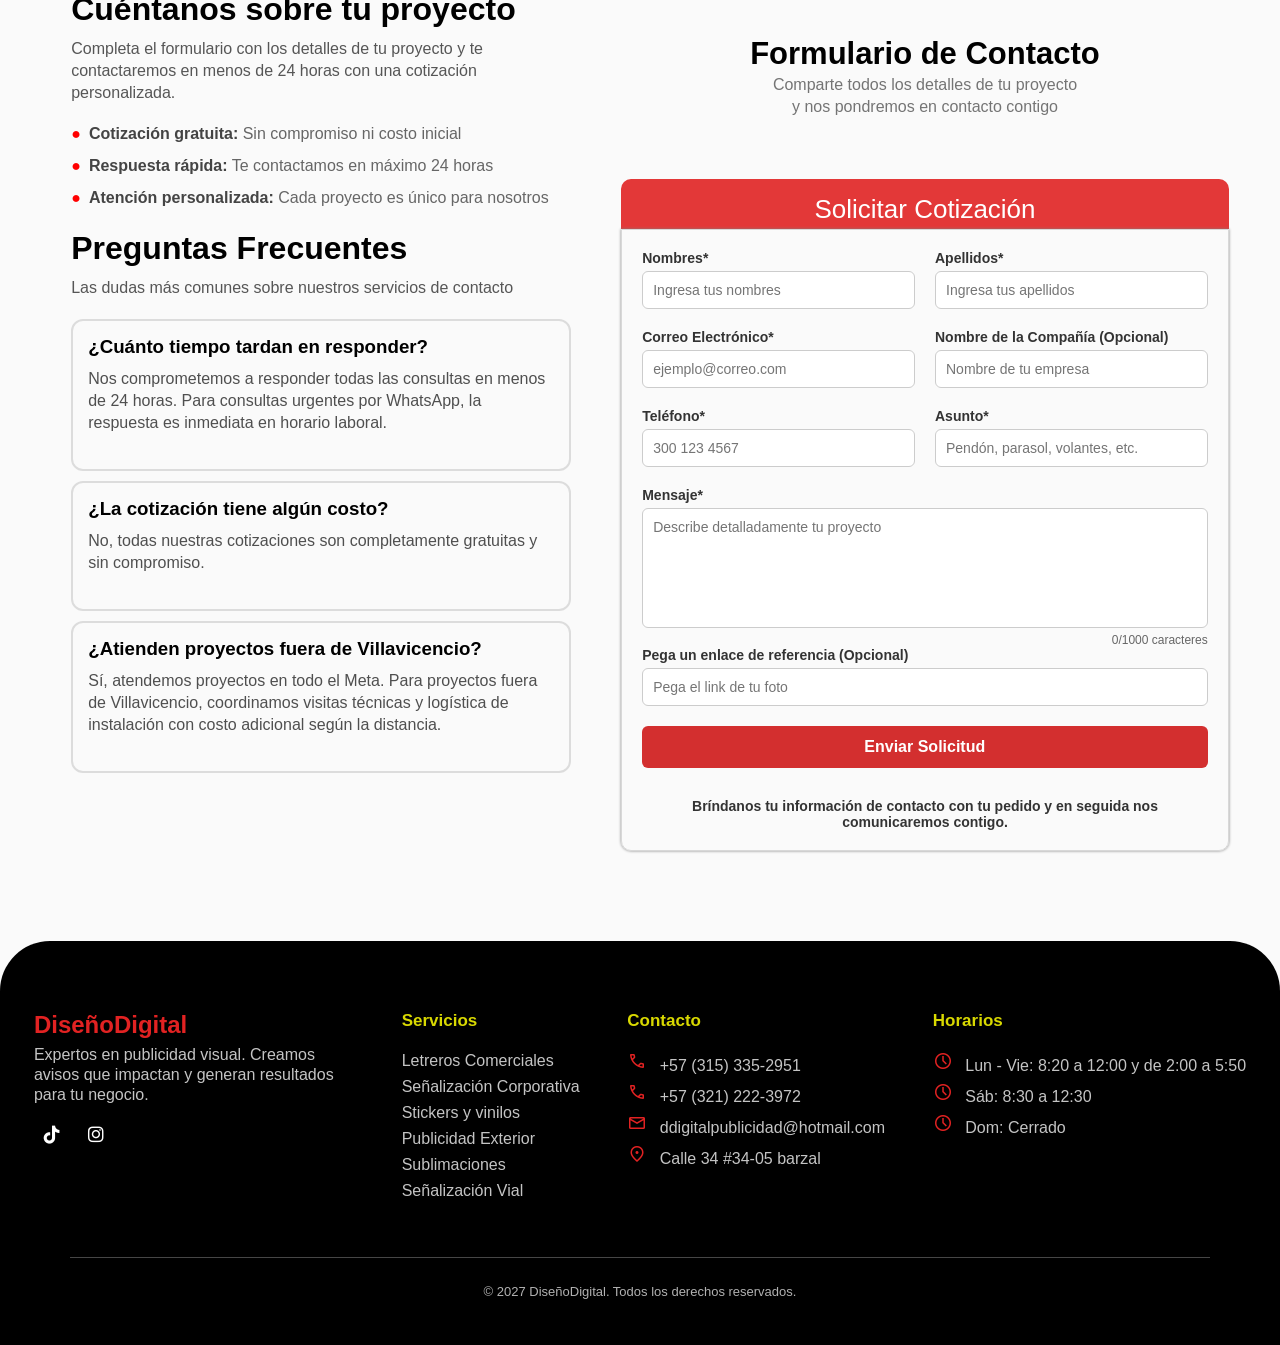
==== commit 09b094b6: "Update website content and responsive fixes" ====
--- a/Contacto.html
+++ b/Contacto.html
@@ -3,17 +3,18 @@
 <head>
     <meta charset="UTF-8">
     <meta name="viewport" content="width=device-width, initial-scale=1.0">
-    <meta name="description" content="Agencia de Diseño digital empresa especializada en crear publicidad para tu empresa. Creamos experiencias únicas para tu marca. Aqui veras nuestra seccion para poder conocer un poco mas sobre como nos puedes contactar y que comenzemos con tu proyecto.">
-    <meta name="keywords" content="publicidad, marketing, marca, exposicion, llamativos, letreros, avisos, pendones, Señalizacion, diseño">
+    <meta name="description" content="Agencia de diseño digital especializada en publicidad visual. Aquí encontrarás cómo contactarnos y comenzar tu proyecto.">
+    <meta name="keywords" content="publicidad, marketing, marca, exposición, letreros, avisos, pendones, señalización, diseño">
     <meta name="robots" content="index, follow">
     <meta name="author" content="Diseño Digital">
     <meta name="publisher" content="Diseño Digital">
     <!-- <link rel="canonical" href="https://tudominio.com/"> --> <!-- !IMPORTANTE -->
     <title>Diseño Digital | Contacto</title>
+    <script src="https://cdn.jsdelivr.net/npm/emailjs-com@3/dist/email.min.js"></script>
     <link rel="stylesheet" href="Styles/Contacto.css">
     <link href="https://fonts.googleapis.com/css2?family=Material+Symbols+Outlined" rel="stylesheet">
     <link rel="stylesheet" href="https://cdnjs.cloudflare.com/ajax/libs/font-awesome/6.4.0/css/all.min.css">
-    <link rel="shortcut icon" href="/Imagenes/Logo.webp" type="image/x-icon">
+    <link rel="shortcut icon" href="Imagenes/Logo-removebg-preview.webp" type="image/x-icon">
 </head>
 <body>
     <!-- ?Comienza el header -->
@@ -36,7 +37,7 @@
 <!-- ?Comienza hero-contacto -->
 <section>
     <div class="hero-contacto">
-        <h2>Contactanos</h2>
+        <h1>Contáctanos</h1>
         <p>Estamos listos para hacer realidad tu proyecto publicitario. Contáctanos y obtén una cotización personalizada.</p>
     </div>
 </section>
@@ -79,20 +80,20 @@
                 <div class="card amarillo">
                     <div class="material-symbols-outlined">schedule</div>
                     <div class="content amarillo">
-                        <h3>Horarios de Atencion</h3>
-                        <p>Lun - Vie: 8:00 a 12:00 y de 2:00 a 6:00</p>
-                        <p class="highlight">Sábados: 8:00 a 1:00</p>
-                        <p class="subtext">Domingos: Cerrado</p>
+                        <h3>Horarios de atención</h3>
+                        <p>Lun - Vie: 8:20 a 12:00 y de 2:00 a 5:50</p>
+                        <p class="highlight">Sáb: 8:30 a 12:30</p>
+                        <p class="subtext">Dom: Cerrado</p>
                     </div>
                 </div>
             </div>
         </div>
         <div class="image-section">
-            <img class="img-historia" id="galeria-imagenes1" src="https://picsum.photos/600/400?random=1">
+            <img class="img-historia" id="galeria-imagenes1" src="Imagenes/Fachada de impresión digital y diseño.png">
         </div>
         <div class="container-metricbox">
             <div class="metric-box">
-                <span>¡Visitanos!</span>
+                <span>¡Visítanos!</span>
                 <p>Estamos ubicados en el centro de la ciudad</p>
                 <button onclick="window.open('https:www.google.com/maps/embed?pb=!1m18!1m12!1m3!1d497.4220254257493!2d-73.63725771508177!3d4.146198700016423!2m3!1f0!2f0!3f0!3m2!1i1024!2i768!4f13.1!3m3!1m2!1s0x8e3e2de408b732e1%3A0xb4b794374e6c9502!2sDise%C3%B1o%20Digital!5e0!3m2!1ses-419!2sco!4v1756528464086!5m2!1ses-419!2sco', '_blank')">Ver en maps</button>
             </div>
@@ -131,7 +132,7 @@
             <div class="container-pregun">
                 <div class="contenido-pregun">
                     <h3>¿Atienden proyectos fuera de Villavicencio?</h3>
-                    <p>Sí, atendemos proyectos en todo el meta. Para proyectos fuera de villavicencio, coordinamos visitas técnicas y logística de instalación con costo adicional según la distancia.</p>
+                    <p>Sí, atendemos proyectos en todo el Meta. Para proyectos fuera de Villavicencio, coordinamos visitas técnicas y logística de instalación con costo adicional según la distancia.</p>
                 </div>
             </div>
         </div>
@@ -146,31 +147,31 @@
         </div>
         <form id="contact-form" enctype="multipart/form-data" method="post">
         <div class="form-group">
-            <label for="nombres">Nombres *</label>
+            <label for="nombre">Nombres*</label>
             <input type="text" id="nombre" name="nombre" placeholder="Ingresa tus nombres" required>
         </div>
         <div class="form-group">
-            <label for="apellidos">Apellidos *</label>
+            <label for="apellidos">Apellidos*</label>
             <input type="text" id="apellidos" name="apellidos" placeholder="Ingresa tus apellidos" required>
         </div>
         <div class="form-group">
-            <label for="correo">Correo Electrónico *</label>
+            <label for="correo">Correo Electrónico*</label>
             <input type="email" id="correo" name="correo" placeholder="ejemplo@correo.com" required>
         </div>
         <div class="form-group">
-            <label for="empresa">Nombre de la Compañía (Opcional)</label>
-            <input type="text" id="compañia" name="compañia" placeholder="Nombre de tu empresa">
-        </div>
-        <div class="form-group">
-            <label for="telefono">Teléfono *</label>
+            <label for="compania">Nombre de la Compañía (Opcional)</label>
+            <input type="text" id="compania" name="compania" placeholder="Nombre de tu empresa">
+        </div>
+        <div class="form-group">
+            <label for="telefono">Teléfono*</label>
             <input type="tel" id="telefono" name="telefono" placeholder="300 123 4567" required>
         </div>
         <div class="form-group">
-            <label for="asunto">Asunto *</label>
-            <input type="text" id="asunto" name="asunto" placeholder="Pendon, parasol, volantes, etc" required>
+            <label for="asunto">Asunto*</label>
+            <input type="text" id="asunto" name="asunto" placeholder="Pendón, parasol, volantes, etc." required>
         </div>
         <div class="form-group full-width">
-        <label for="mensaje">Mensaje *</label>
+        <label for="mensaje-textarea">Mensaje*</label>
         <textarea id="mensaje-textarea" name="mensaje" maxlength="1000" placeholder="Describe detalladamente tu proyecto" required></textarea>
         <div class="char-counter" id="char-counter">0/1000 caracteres</div>
         <div class="form-group">
@@ -179,10 +180,10 @@
         </div>
         </div>
             <button class="btn-form" type="submit">Enviar Solicitud</button>
-        <p class="final-message">
+        <p class="final-message" aria-live="polite">
         Bríndanos tu información de contacto con tu pedido y en seguida nos comunicaremos contigo.</p>
         </form>
-        <script src="/js/Funcionamiento.js"></script>
+        <script src="js/Funcionamiento.js"></script>
     </div>
 </section>
 <!-- ?Termina cuentanos -->
@@ -193,20 +194,19 @@
             <h2 class="h2-logo">DiseñoDigital</h2>
             <p class="footer-p">Expertos en publicidad visual. Creamos avisos que impactan y generan resultados para tu negocio.</p>
             <div class="social-icons">
-                <div><a href="#"><i class="fa-brands fa-tiktok"></i></a></div>
-                <div><a href="#"><i class="fab fa-instagram"></i></a></div>
-                <div><a href="#"><i class="fab fa-twitter"></i></a></div>
+                <div><a href="https://www.tiktok.com/@ddigitalpub"><i class="fa-brands fa-tiktok"></i></a></div>
+                <div><a href="https://www.instagram.com/ddigitalpublicidad/"><i class="fab fa-instagram"></i></a></div>
             </div>
         </div>
         <div class="footer-section">
             <h3>Servicios</h3>
             <ul>
             <li>Letreros Comerciales</li>
-            <li>Señalizacion Corporativa</li>
-            <li>Diseño Vehicular</li>
+            <li>Señalización Corporativa</li>
+            <li>Stickers y vinilos</li>
             <li>Publicidad Exterior</li>
             <li>Sublimaciones</li>
-            <li>Señalizacion Vial</li>
+            <li>Señalización Vial</li>
             </ul>
         </div>
         <div class="footer-section">
@@ -218,11 +218,12 @@
         </div>
         <div class="footer-section">
             <h3>Horarios</h3>
-            <p><i class="material-symbols-outlined">schedule</i> Lun - Vie: 8:00 a 12:00 y de 2:00 a 6:00</p>
-            <p><i class="material-symbols-outlined">schedule</i> Sáb: 8:00 - 1:00 Dom: Cerrado</p>
+            <p><i class="material-symbols-outlined">schedule</i> Lun - Vie: 8:20 a 12:00 y de 2:00 a 5:50</p>
+            <p><i class="material-symbols-outlined">schedule</i> Sáb: 8:30 a 12:30</p>
+            <p><i class="material-symbols-outlined">schedule</i> Dom: Cerrado</p>
         </div>
         <div class="copyright">
-        <p class="copyright-p">© 2025 DiseñoDigital. Todos los derechos reservados.</p>
+        <p class="copyright-p">© 2027 DiseñoDigital. Todos los derechos reservados.</p>
         </div>
     </div>
 </footer>
--- a/Styles/Contacto.css
+++ b/Styles/Contacto.css
@@ -35,19 +35,22 @@
 }
 
 .navbar {
-    max-width: 1200px;
-    margin: auto;
-    padding: 15px;
-    display: flex;
-    justify-content: space-between;
+    width: 100%;
+    max-width: none;
+    margin: 0;
+    padding: 15px 3vw;
+    display: flex;
     justify-content: flex-end;
     align-items: center;
 }
 
 .nav-links {
+    display: flex;
+    align-items: center;
+    gap: 40px;
     list-style: none;
-    display: flex;
-    gap: 40px;
+    margin: 0;
+    padding: 0;
 }
 
 .nav-links a {
@@ -73,11 +76,11 @@
     text-align: center;
     margin: auto;
     margin-top: 80px;
-    margin-bottom: 160px;
+    margin-bottom: 95px;
     width: 580px;
 }
 
-.hero-contacto h2 {
+.hero-contacto h1 {
     font-size: 52px;
     font-weight: 700;
     padding: 10px;
@@ -87,6 +90,8 @@
     color: #666;
     font-size: 17px;
     line-height: 25px;
+    text-wrap: balance;
+    line-height: 1.4;
 }
 
 .container-informacion {
@@ -354,6 +359,9 @@
 
 .div-form p {
     color: #747474;
+    text-wrap: balance;
+    line-height: 1.4;
+    padding-bottom: 20px;
 }
 
 .div-form-header {
@@ -609,6 +617,10 @@
   position: relative;
 }
 
+.container-informacion > *{
+  min-width: 0;
+}
+
 /* La imagen del costado (derecha) */
 .image-section{
   flex: 1 1 420px;
@@ -639,10 +651,20 @@
   margin-bottom: 0;
 }
 
-/* Caja "Visitanos": NO superponer con margin-top negativo */
+.informacion-contenedor .card{
+  min-width: 0;
+}
+
+.informacion-contenedor .content{
+  flex: 1;
+  min-width: 0;
+  overflow-wrap: anywhere;
+}
+
+/* Caja "Visítanos": evitar superponerla con un margen superior negativo */
 .container-metricbox{
   position: static;
-  margin: 18px 0 0;         /* antes margin-left auto + margin-top -300 */
+  margin: auto;         /* antes margin-left auto + margin-top -300 */
   max-width: 560px;
   padding: 0 40px 30px;     /* acompaña al padding del texto */
   background: transparent;
@@ -718,7 +740,7 @@
     justify-content: center;
   }
 
-  .hero-contacto h2{ font-size: 40px; }
+  .hero-contacto h1{ font-size: 40px; }
 
   /* la info y la imagen se apilan mejor */
   .container-informacion{
@@ -745,60 +767,70 @@
 }
 
 /* ===========================
-   MOBILE (<= 768px)
+MOBILE (<= 768px)
 =========================== */
 @media (max-width: 768px){
-  .head img{
+
+.head img{
     position: static;
-    margin: 0;
+    margin: auto;
     height: 38px;
     width: 38px;
-  }
-
-  .navbar{ padding: 12px; }
-  .nav-links a{ font-size: 14px; }
-
-  .hero-contacto{
+}
+
+.navbar{ padding: 12px; }
+.nav-links a{ font-size: 14px; }
+
+.hero-contacto{
     margin-top: 50px;
     margin-bottom: 90px;
-  }
-  .hero-contacto h2{ font-size: 34px; }
-
-  .div-container-informacion{
+}
+.hero-contacto h1{ font-size: 34px; }
+
+.div-container-informacion{
     padding: 18px;
-  }
-
-  /* cards: que no hagan zoom exagerado en móvil */
-  .card:hover{ transform: none; }
-
-  /* Form: 2 columnas -> 1 */
-  form{
+}
+
+/* cards: que no hagan zoom exagerado en móvil */
+.card:hover{ transform: none; }
+
+/* Form: 2 columnas -> 1 */
+form{
     grid-template-columns: 1fr;
     gap: 14px;
     padding: 16px;
-  }
-
-  .full-width,
-  button,
-  .final-message{
+}
+
+.full-width,
+button,
+.final-message{
     grid-column: span 1;
-  }
-
-  .div-form{ margin: 22px 0 0; }
-  .div-form-header h4{ font-size: 20px; }
-
-  .container-preguntas h3{ font-size: 26px; }
-
-  .footer-container{
+}
+
+.div-form{ margin: 22px 0 0; }
+.div-form-header h4{ font-size: 20px; }
+
+.container-preguntas h3{ font-size: 26px; }
+
+.footer {
+    border-radius: 0;
+}
+.footer-container{
     justify-content: flex-start;
-  }
+    }
 }
 
 /* ===========================
    MOBILE CHICO (<= 480px)
 =========================== */
 @media (max-width: 480px){
-  .hero-contacto h2{ font-size: 30px; }
+  .final-message{
+    font-size: 13px;
+    line-height: 1.4;
+    text-wrap: balance;
+  }
+
+  .hero-contacto h1{ font-size: 30px; }
 
   .div-container-informacion h2{ font-size: 26px; }
   .div-container-informacion p{ font-size: 15px; }
